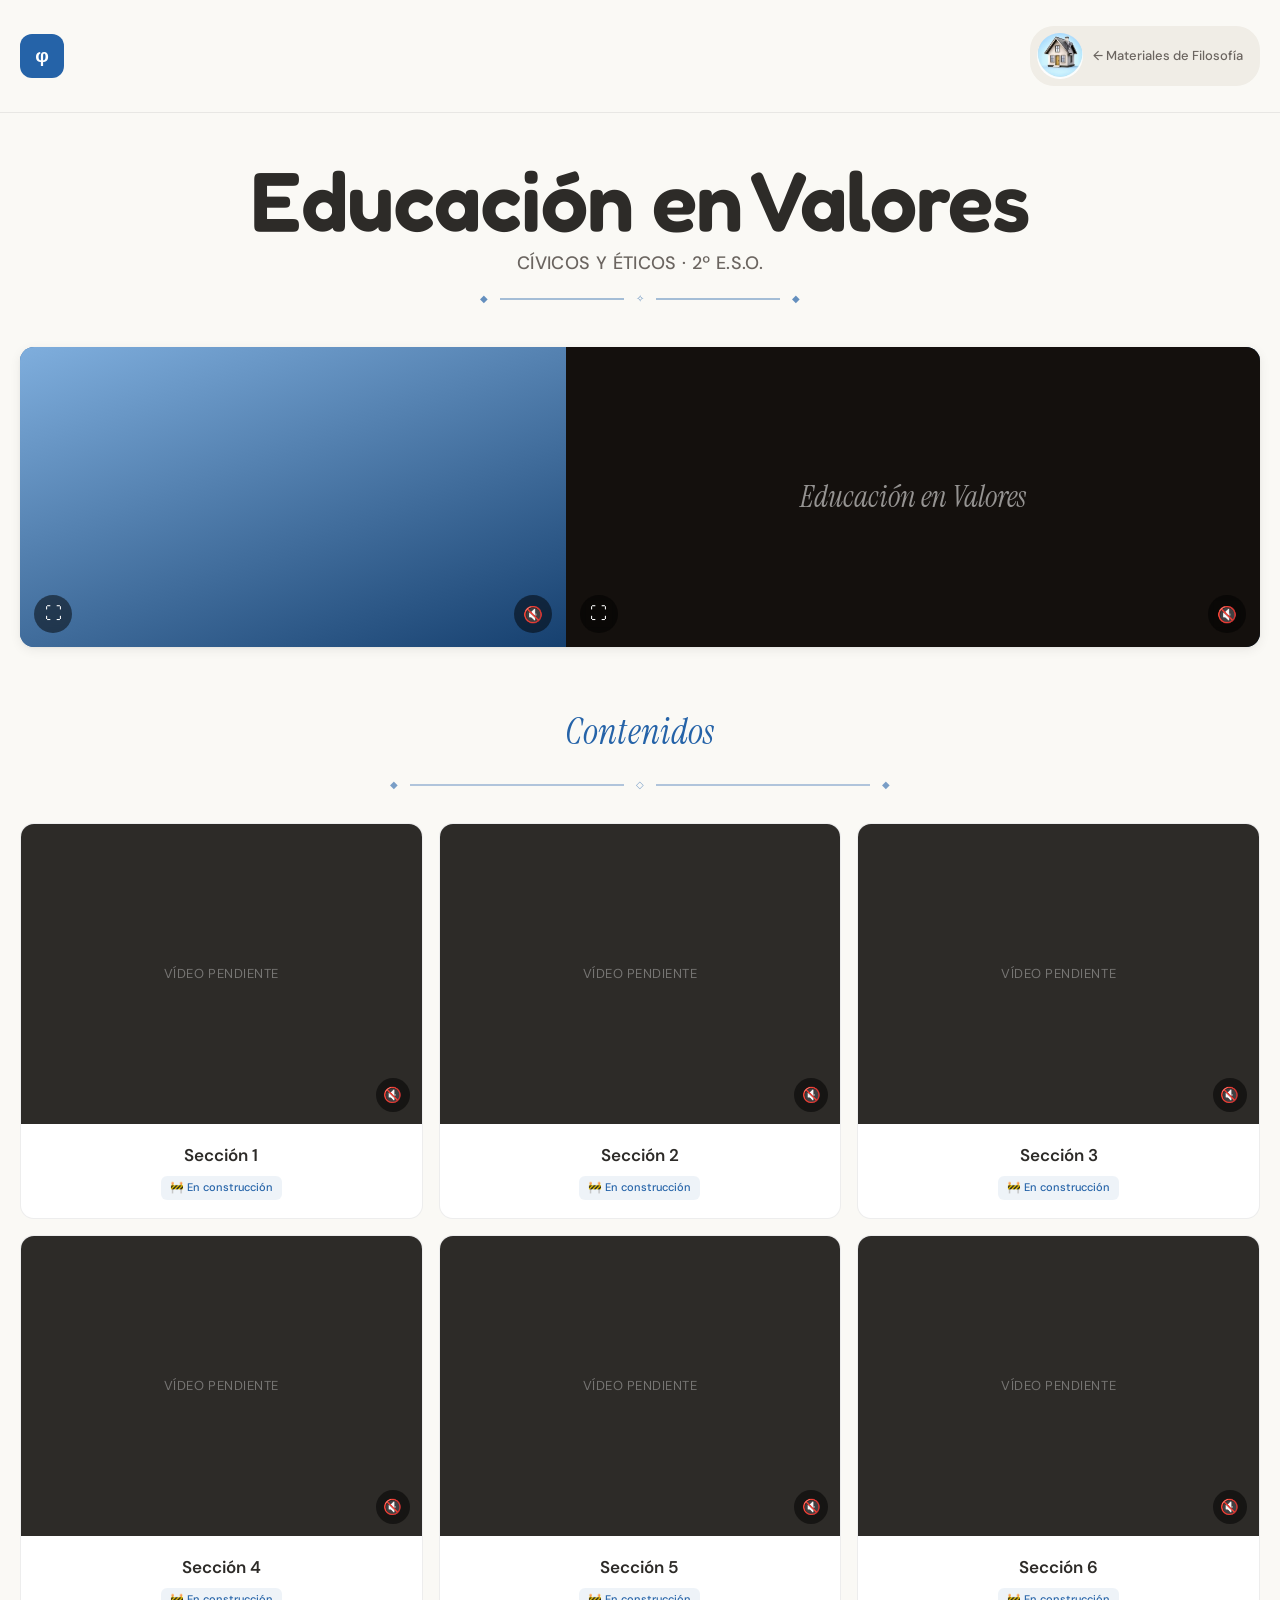
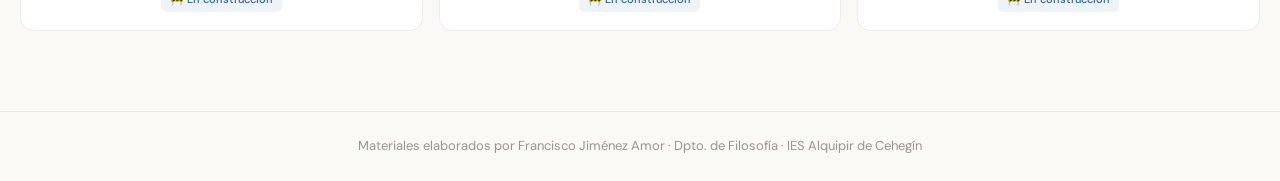
==== index.html @ 249ef705 "Rename valores-civicos-eticos.html to index.html" ====
<!DOCTYPE html>
<html lang="es">
<head>
<meta charset="UTF-8">
<meta name="viewport" content="width=device-width, initial-scale=1.0">
<title>Educación en Valores — Materiales de Filosofía</title>
<link rel="preconnect" href="https://fonts.googleapis.com">
<link href="https://fonts.googleapis.com/css2?family=DM+Sans:ital,wght@0,300;0,400;0,500;0,600;0,700;1,400&family=Instrument+Serif:ital@0;1&family=Fredoka:wght@500;600;700&display=swap" rel="stylesheet">
<style>
:root {
--bg-primary: #FAF9F5;
--bg-secondary: #F0EDE6;
--bg-card: #FFFFFF;
--text-primary: #2D2B28;
--text-secondary: #6B6560;
--text-tertiary: #9B9590;
--accent: #2563A8;
--accent-light: rgba(37, 99, 168, 0.08);
--border: rgba(0, 0, 0, 0.07);
--border-hover: rgba(0, 0, 0, 0.15);
--shadow-md: 0 3px 12px rgba(0,0,0,0.07), 0 1px 3px rgba(0,0,0,0.04);
--radius: 14px;
--radius-sm: 8px;
}
* { margin: 0; padding: 0; box-sizing: border-box; }
body {
font-family: 'DM Sans', -apple-system, BlinkMacSystemFont, sans-serif;
background-color: var(--bg-primary);
color: var(--text-primary);
line-height: 1.6; min-height: 100vh; font-size: 16px;
}

/* HEADER */
.header {
background: var(--bg-primary); border-bottom: 1px solid var(--border);
position: sticky; top: 0; z-index: 100;
backdrop-filter: blur(12px); -webkit-backdrop-filter: blur(12px);
}
.header-inner {
position: relative;
max-width: 1280px; margin: 0 auto; padding: 26px 20px;
display: flex; align-items: center; justify-content: space-between; gap: 16px;
}
.logo-area { display: flex; align-items: center; gap: 14px; z-index: 1; }
.logo-icon {
width: 44px; height: 44px; background: var(--accent);
border-radius: 12px; display: flex; align-items: center;
justify-content: center; color: white; font-weight: 700; font-size: 19px; flex-shrink: 0;
}
.back-btn {
display: inline-flex; align-items: center; gap: 10px;
font-size: 13px; font-weight: 500; color: var(--text-secondary);
background: var(--bg-secondary); padding: 6px 16px 6px 6px; border-radius: 24px;
text-decoration: none; transition: all 0.2s ease; border: 1px solid transparent;
flex-shrink: 0; z-index: 1;
}
.back-btn:hover { color: var(--accent); border-color: var(--border-hover); }
.back-btn-icon { width: 46px; height: 46px; border-radius: 50%; object-fit: cover; flex-shrink: 0; }

/* MAIN */
.main { max-width: 1280px; margin: 0 auto; padding: 42px 20px 80px; }
.intro { margin: 0 auto 40px; max-width: 1200px; text-align: center; }
.intro h1 {
font-family: 'Fredoka', 'DM Sans', sans-serif;
font-weight: 600; font-style: normal;
font-size: clamp(42px, 7.5vw, 84px); letter-spacing: -0.01em;
line-height: 1.08; margin-bottom: 18px;
color: var(--text-primary);
}
.intro h1 small { display: block; font-family: 'DM Sans', sans-serif; font-style: normal;
font-size: clamp(14px, 1.6vw, 18px); font-weight: 500; letter-spacing: 0.02em;
color: var(--text-secondary);
margin-top: 8px; text-transform: uppercase; }
.intro .title-rule { display: flex; align-items: center; gap: 12px; max-width: 320px; margin: 0 auto 20px; }
.intro .title-rule .tr-line { flex: 1; height: 1.5px; background: var(--accent); opacity: 0.4; }
.intro .title-rule .tr-gem { font-size: 10px; color: var(--accent); opacity: 0.7; }
.intro p { color: var(--text-secondary); font-size: 16px; line-height: 1.75; }

/* FEATURED CARD — banner alargado para los vídeos de presentación de la sección */
.featured-card {
position: relative; display: flex; align-items: stretch; height: 300px; overflow: hidden;
border-radius: var(--radius); text-decoration: none; color: #fff;
margin-bottom: 56px; box-shadow: var(--shadow-md);
background: linear-gradient(135deg, var(--accent) 0%, #14365c 100%);
}
.featured-photo-wrap {
position: relative; width: 44%; min-width: 320px; flex-shrink: 0;
background: linear-gradient(160deg, #7FAEDD 0%, #16406F 100%);
display: flex; align-items: center; justify-content: center; overflow: hidden;
}
.featured-photo {
width: 100%; height: 100%;
object-fit: cover; object-position: center;
}
.featured-mute-btn {
position: absolute; bottom: 14px; right: 14px; z-index: 3;
width: 38px; height: 38px; border-radius: 50%; border: none;
background: rgba(0,0,0,0.5); backdrop-filter: blur(3px); -webkit-backdrop-filter: blur(3px);
color: #fff; display: flex; align-items: center; justify-content: center;
font-size: 16px; cursor: pointer; transition: background 0.2s ease, transform 0.2s ease;
}
.featured-mute-btn:hover { background: rgba(0,0,0,0.7); transform: scale(1.08); }
.featured-fullscreen-btn {
position: absolute; bottom: 14px; left: 14px; z-index: 3;
width: 38px; height: 38px; border-radius: 50%; border: none;
background: rgba(0,0,0,0.5); backdrop-filter: blur(3px); -webkit-backdrop-filter: blur(3px);
color: #fff; display: flex; align-items: center; justify-content: center;
font-size: 17px; cursor: pointer; transition: background 0.2s ease, transform 0.2s ease;
}
.featured-fullscreen-btn:hover { background: rgba(0,0,0,0.7); transform: scale(1.08); }
.featured-content { position: relative; flex: 1; overflow: hidden; background: #14100d; }
.featured-content-video { position: absolute; inset: 0; width: 100%; height: 100%; object-fit: contain; object-position: center; z-index: 0; }
.featured-placeholder-label {
position: absolute; inset: 0; display: flex; align-items: center; justify-content: center;
font-family: 'Instrument Serif', Georgia, serif; font-style: italic; font-size: clamp(20px, 2.6vw, 30px);
color: rgba(255,255,255,0.55); text-align: center; padding: 20px; pointer-events: none;
}

/* SECTION HEADER */
.section-header { text-align: center; margin-bottom: 30px; }
.section-title {
font-family: 'Instrument Serif', Georgia, serif; font-style: italic;
font-size: clamp(22px, 3.4vw, 36px); font-weight: 400; letter-spacing: 0.01em;
color: var(--accent); margin-bottom: 16px; display: block;
}
.sh-rule-row { display: flex; align-items: center; gap: 12px; max-width: 500px; margin: 0 auto; }
.sh-rule { flex: 1; height: 1.5px; background: var(--accent); opacity: 0.35; }
.sh-gem { font-size: 10px; color: var(--accent); opacity: 0.6; flex-shrink: 0; }

/* GRID — 3 por línea */
.cards-grid { display: grid; grid-template-columns: repeat(3, 1fr); gap: 16px; }

/* CARD */
.card {
background: var(--bg-card); border: 1px solid var(--border);
border-radius: var(--radius); text-decoration: none; color: inherit;
transition: all 0.22s ease; display: flex; flex-direction: column;
overflow: hidden; position: relative;
}

.card-img {
width: 100%; aspect-ratio: 4 / 3; overflow: hidden; flex-shrink: 0;
background: var(--text-primary); display: flex; align-items: center; justify-content: center;
position: relative;
}
.card-video {
position: absolute; inset: 0; width: 100%; height: 100%;
object-fit: contain; object-position: center; z-index: 1;
}
.card-img-placeholder {
position: relative; z-index: 0; color: rgba(255,255,255,0.35);
font-size: 13px; letter-spacing: 0.04em; text-transform: uppercase; text-align: center; padding: 0 12px;
}
.video-mute-btn {
position: absolute; bottom: 12px; right: 12px; z-index: 3;
width: 34px; height: 34px; border-radius: 50%; border: none;
background: rgba(0,0,0,0.5); backdrop-filter: blur(3px); -webkit-backdrop-filter: blur(3px);
color: #fff; display: flex; align-items: center; justify-content: center;
font-size: 15px; cursor: pointer; transition: background 0.2s ease, transform 0.2s ease;
}
.video-mute-btn:hover { background: rgba(0,0,0,0.7); transform: scale(1.08); }

/* Body */
.card-body { padding: 20px 22px 18px; display: flex; flex-direction: column; gap: 7px; flex: 1; align-items: center; text-align: center; }
.card-title { font-size: 17px; font-weight: 600; color: var(--text-primary); line-height: 1.35; }
.card-tag {
display: inline-flex; align-items: center; gap: 4px; font-size: 11px; font-weight: 500;
color: var(--accent); background: var(--accent-light); padding: 3px 9px;
border-radius: 6px; width: fit-content; margin-top: 2px;
}

/* FOOTER */
.footer { max-width: 1280px; margin: 0 auto; padding: 24px 20px; border-top: 1px solid var(--border); text-align: center; }
.footer p { font-size: 13px; color: var(--text-tertiary); }

/* RESPONSIVE */
@media (max-width: 980px) { .cards-grid { grid-template-columns: repeat(2, 1fr); } }
@media (max-width: 760px) {
.featured-card { flex-direction: column; height: auto; }
.featured-photo-wrap { width: 100%; min-width: 0; height: 200px; }
.featured-content { height: 200px; }
}
@media (max-width: 640px) {
.cards-grid { grid-template-columns: 1fr; }
.main { padding: 28px 14px 60px; }
}
@media (max-width: 900px) {
.header-inner { flex-direction: column; gap: 10px; padding: 18px 20px; }
.logo-text { position: static; transform: none; font-size: 18px; order: 3; }
.back-btn { order: 2; }
}
</style>
</head>
<body>

<header class="header">
<div class="header-inner">
<div class="logo-area">
<div class="logo-icon">φ</div>
</div>
<a class="back-btn" href="https://pacofilo.github.io/filoalquipir-indice/"><img class="back-btn-icon" src="[data-uri]" alt="Casa">← Materiales de Filosofía</a>
</div>
</header>

<main class="main">
<div class="intro">
<h1>Educación en Valores <small>Cívicos y Éticos · 2º E.S.O.</small></h1>
<div class="title-rule"><span class="tr-gem">◆</span><span class="tr-line"></span><span class="tr-gem">✧</span><span class="tr-line"></span><span class="tr-gem">◆</span></div>
</div>

<!-- ===== BANNER SUPERIOR CON VÍDEOS (pendiente de recibir los vídeos definitivos) ===== -->
<div class="featured-card">
<div class="featured-photo-wrap">
<video class="featured-photo" autoplay muted loop playsinline preload="metadata" aria-label="Educación en Valores">
<source src="videos/valores-civicos-eticos-featured-1.mp4" type="video/mp4">
</video>
<button type="button" class="featured-mute-btn" aria-label="Activar sonido" onclick="event.preventDefault(); event.stopPropagation(); toggleSound(this);">🔇</button>
<button type="button" class="featured-fullscreen-btn" aria-label="Ver a pantalla completa" onclick="event.preventDefault(); event.stopPropagation(); toggleFullscreen(this);">⛶</button>
</div>
<div class="featured-content">
<video class="featured-content-video" autoplay muted loop playsinline preload="metadata" aria-label="Educación en Valores">
<source src="videos/valores-civicos-eticos-featured-2.mp4" type="video/mp4">
</video>
<span class="featured-placeholder-label">Educación en Valores</span>
<button type="button" class="featured-mute-btn" aria-label="Activar sonido" onclick="event.preventDefault(); event.stopPropagation(); toggleSound(this);">🔇</button>
<button type="button" class="featured-fullscreen-btn" aria-label="Ver a pantalla completa" onclick="event.preventDefault(); event.stopPropagation(); toggleFullscreen(this);">⛶</button>
</div>
</div>

<!-- ===== 6 SECCIONES (pendientes de contenido) ===== -->
<div class="section-header">
<span class="section-title">Contenidos</span>
<div class="sh-rule-row">
<span class="sh-gem">◆</span><span class="sh-rule"></span>
<span class="sh-gem">◇</span><span class="sh-rule"></span>
<span class="sh-gem">◆</span>
</div>
</div>

<div class="cards-grid">

<div class="card">
<div class="card-img">
<video class="card-video" autoplay muted loop playsinline preload="metadata" aria-label="Sección 1">
<source src="videos/valores-civicos-eticos-tema-1.mp4" type="video/mp4">
</video>
<span class="card-img-placeholder">Vídeo pendiente</span>
<button type="button" class="video-mute-btn" aria-label="Activar sonido" onclick="event.preventDefault(); event.stopPropagation(); toggleSound(this);">🔇</button>
</div>
<div class="card-body">
<span class="card-title">Sección 1</span>
<span class="card-tag">🚧 En construcción</span>
</div>
</div>


<div class="card">
<div class="card-img">
<video class="card-video" autoplay muted loop playsinline preload="metadata" aria-label="Sección 2">
<source src="videos/valores-civicos-eticos-tema-2.mp4" type="video/mp4">
</video>
<span class="card-img-placeholder">Vídeo pendiente</span>
<button type="button" class="video-mute-btn" aria-label="Activar sonido" onclick="event.preventDefault(); event.stopPropagation(); toggleSound(this);">🔇</button>
</div>
<div class="card-body">
<span class="card-title">Sección 2</span>
<span class="card-tag">🚧 En construcción</span>
</div>
</div>


<div class="card">
<div class="card-img">
<video class="card-video" autoplay muted loop playsinline preload="metadata" aria-label="Sección 3">
<source src="videos/valores-civicos-eticos-tema-3.mp4" type="video/mp4">
</video>
<span class="card-img-placeholder">Vídeo pendiente</span>
<button type="button" class="video-mute-btn" aria-label="Activar sonido" onclick="event.preventDefault(); event.stopPropagation(); toggleSound(this);">🔇</button>
</div>
<div class="card-body">
<span class="card-title">Sección 3</span>
<span class="card-tag">🚧 En construcción</span>
</div>
</div>


<div class="card">
<div class="card-img">
<video class="card-video" autoplay muted loop playsinline preload="metadata" aria-label="Sección 4">
<source src="videos/valores-civicos-eticos-tema-4.mp4" type="video/mp4">
</video>
<span class="card-img-placeholder">Vídeo pendiente</span>
<button type="button" class="video-mute-btn" aria-label="Activar sonido" onclick="event.preventDefault(); event.stopPropagation(); toggleSound(this);">🔇</button>
</div>
<div class="card-body">
<span class="card-title">Sección 4</span>
<span class="card-tag">🚧 En construcción</span>
</div>
</div>


<div class="card">
<div class="card-img">
<video class="card-video" autoplay muted loop playsinline preload="metadata" aria-label="Sección 5">
<source src="videos/valores-civicos-eticos-tema-5.mp4" type="video/mp4">
</video>
<span class="card-img-placeholder">Vídeo pendiente</span>
<button type="button" class="video-mute-btn" aria-label="Activar sonido" onclick="event.preventDefault(); event.stopPropagation(); toggleSound(this);">🔇</button>
</div>
<div class="card-body">
<span class="card-title">Sección 5</span>
<span class="card-tag">🚧 En construcción</span>
</div>
</div>


<div class="card">
<div class="card-img">
<video class="card-video" autoplay muted loop playsinline preload="metadata" aria-label="Sección 6">
<source src="videos/valores-civicos-eticos-tema-6.mp4" type="video/mp4">
</video>
<span class="card-img-placeholder">Vídeo pendiente</span>
<button type="button" class="video-mute-btn" aria-label="Activar sonido" onclick="event.preventDefault(); event.stopPropagation(); toggleSound(this);">🔇</button>
</div>
<div class="card-body">
<span class="card-title">Sección 6</span>
<span class="card-tag">🚧 En construcción</span>
</div>
</div>

</div>

</main>

<footer class="footer">
<p>Materiales elaborados por Francisco Jiménez Amor · Dpto. de Filosofía · IES Alquipir de Cehegín</p>
</footer>

<script>
function setButtonMutedUI(btn, muted) {
if (!btn) return;
btn.textContent = muted ? '🔇' : '🔊';
btn.setAttribute('aria-label', muted ? 'Activar sonido' : 'Silenciar sonido');
}

function toggleSound(btn) {
const video = btn.parentElement.querySelector('video') || btn.previousElementSibling;
if (!video || video.tagName !== 'VIDEO') return;
const willUnmute = video.muted;
if (willUnmute) {
document.querySelectorAll('.featured-mute-btn, .video-mute-btn').forEach((otherBtn) => {
if (otherBtn === btn) return;
const otherVideo = otherBtn.parentElement.querySelector('video');
if (otherVideo && !otherVideo.muted) {
otherVideo.muted = true;
setButtonMutedUI(otherBtn, true);
}
});
}
video.muted = !video.muted;
setButtonMutedUI(btn, video.muted);
}

function toggleFullscreen(btn) {
const video = btn.parentElement.querySelector('video');
if (!video) return;
if (document.fullscreenElement) {
document.exitFullscreen();
return;
}
if (video.requestFullscreen) video.requestFullscreen();
else if (video.webkitRequestFullscreen) video.webkitRequestFullscreen();
else if (video.webkitEnterFullscreen) video.webkitEnterFullscreen();
}
</script>

</body>
</html>
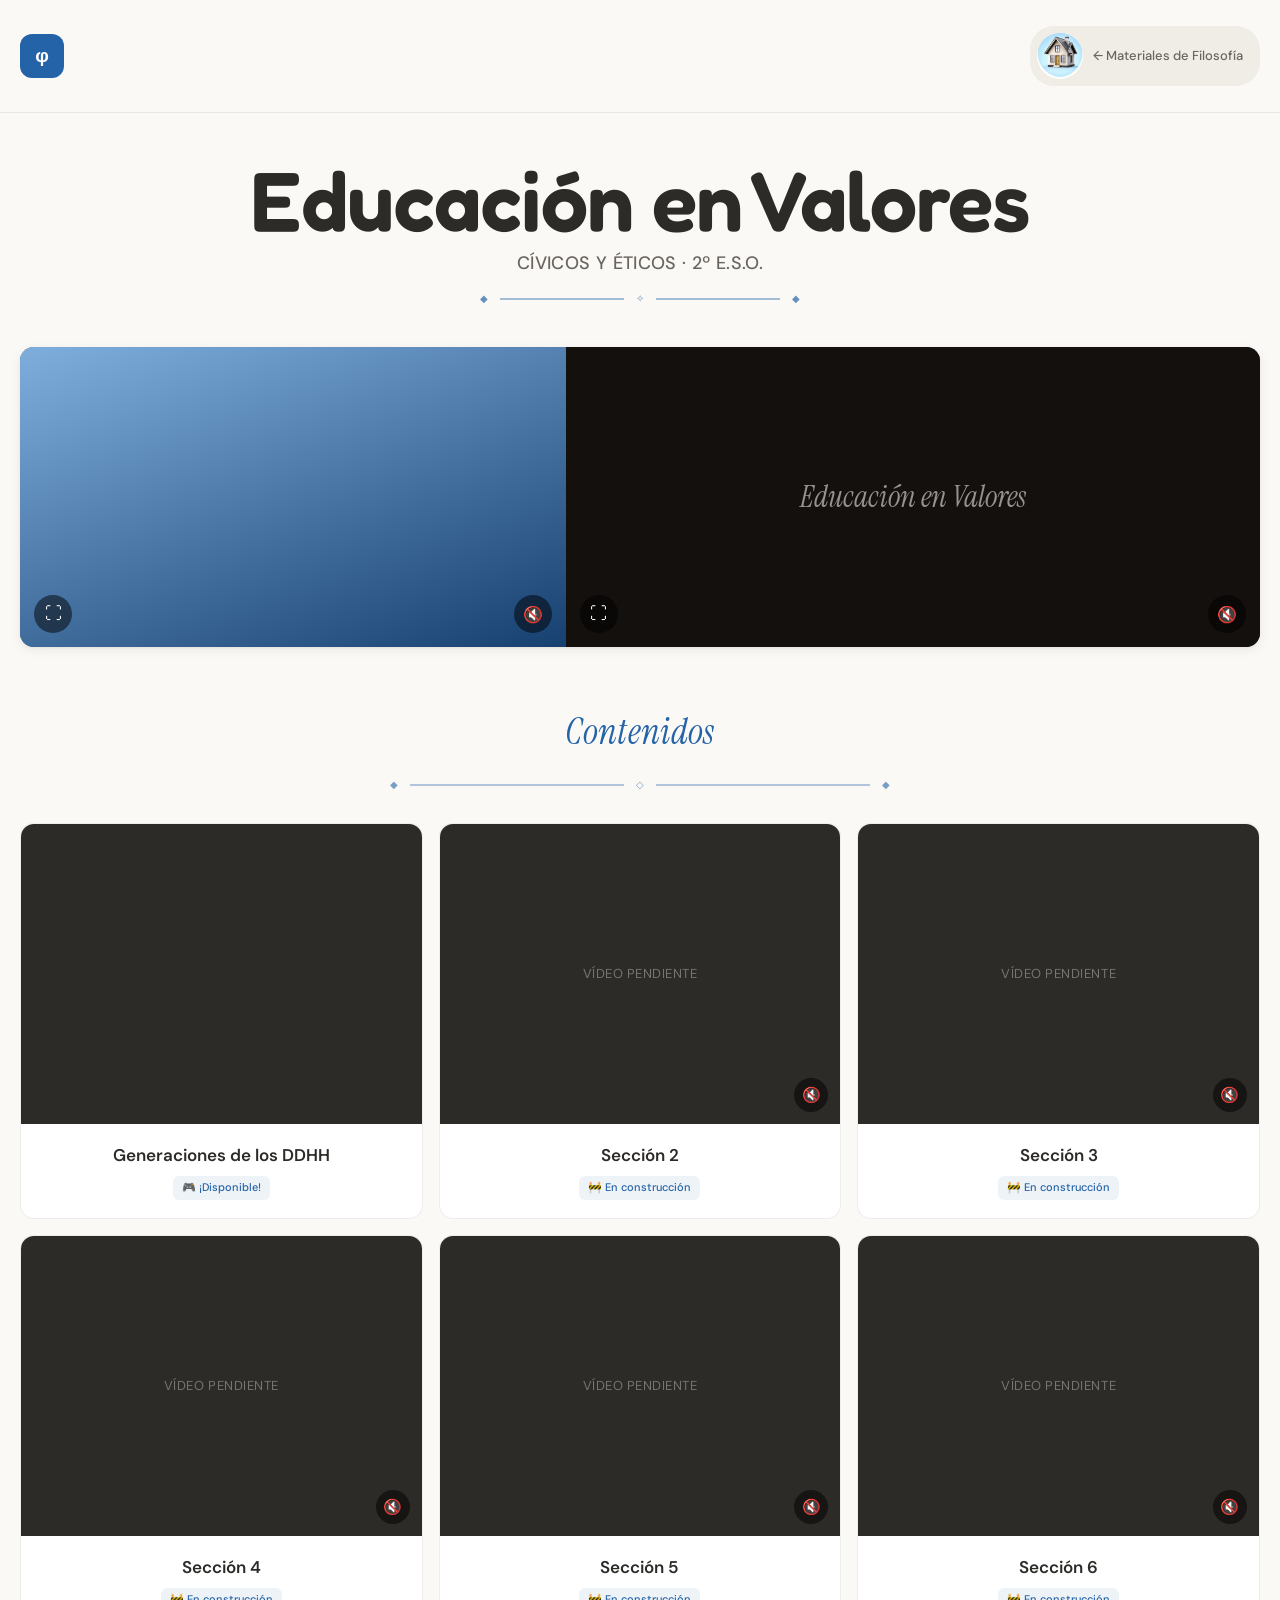
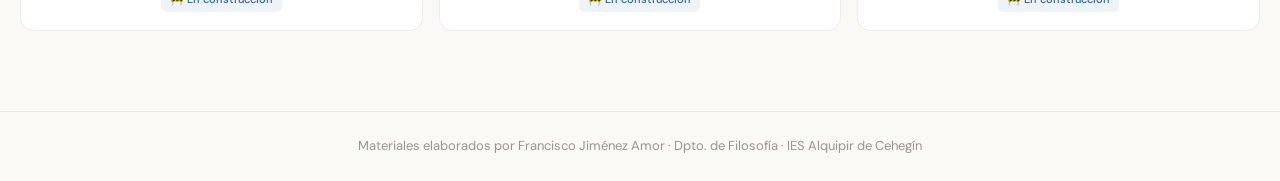
==== commit 7f1fbdc7: "Add files via upload" ====
--- a/index.html
+++ b/index.html
@@ -239,19 +239,14 @@
 
 <div class="cards-grid">
 
-<div class="card">
-<div class="card-img">
-<video class="card-video" autoplay muted loop playsinline preload="metadata" aria-label="Sección 1">
-<source src="videos/valores-civicos-eticos-tema-1.mp4" type="video/mp4">
-</video>
-<span class="card-img-placeholder">Vídeo pendiente</span>
-<button type="button" class="video-mute-btn" aria-label="Activar sonido" onclick="event.preventDefault(); event.stopPropagation(); toggleSound(this);">🔇</button>
-</div>
-<div class="card-body">
-<span class="card-title">Sección 1</span>
-<span class="card-tag">🚧 En construcción</span>
-</div>
-</div>
+<a class="card" href="https://pacofilo.github.io/Generaciones-de-los-DDHH/" target="_blank">
+<div class="card-img">
+</div>
+<div class="card-body">
+<span class="card-title">Generaciones de los DDHH</span>
+<span class="card-tag">🎮 ¡Disponible!</span>
+</div>
+</a>
 
 
 <div class="card">
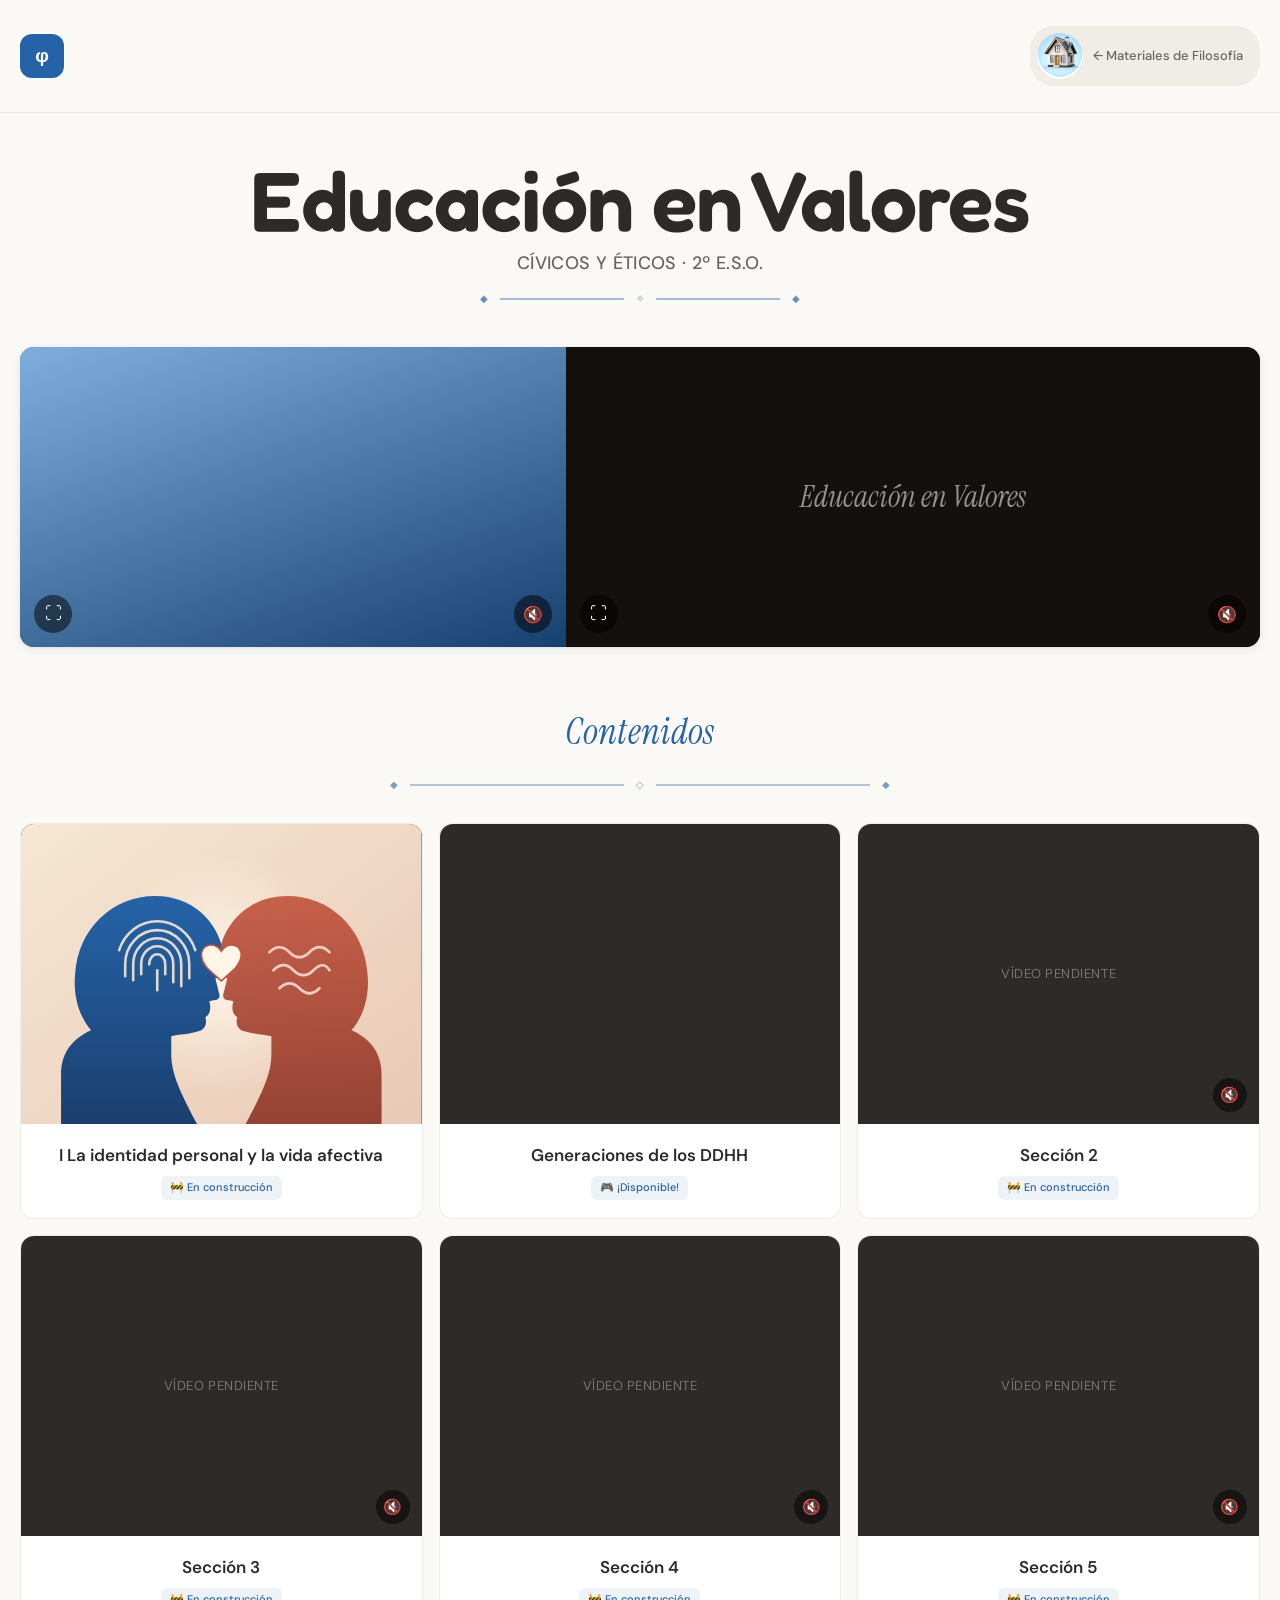
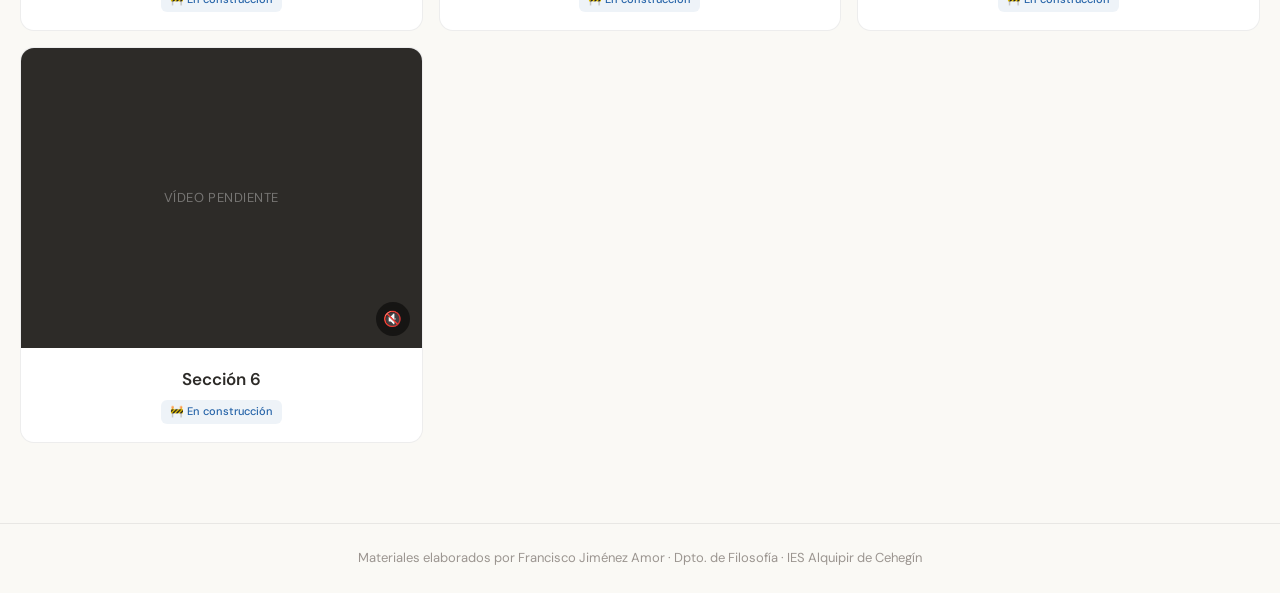
==== commit f9c45889: "Añade sección I La identidad personal y la vida afectiva" ====
--- a/index.html
+++ b/index.html
@@ -239,6 +239,46 @@
 
 <div class="cards-grid">
 
+<div class="card">
+<div class="card-img">
+<svg class="card-video" viewBox="0 0 400 300" xmlns="http://www.w3.org/2000/svg" role="img" aria-label="Ilustración: dos perfiles enfrentados con una huella dactilar y un corazón, símbolo de la identidad personal y la vida afectiva" preserveAspectRatio="xMidYMid slice">
+<defs>
+<linearGradient id="idBg" x1="0" y1="0" x2="1" y2="1"><stop offset="0" stop-color="#F6E7D3"/><stop offset="1" stop-color="#E9C9B5"/></linearGradient>
+<linearGradient id="idHeadA" x1="0" y1="0" x2="0" y2="1"><stop offset="0" stop-color="#2563A8"/><stop offset="1" stop-color="#1A3F6E"/></linearGradient>
+<linearGradient id="idHeadB" x1="0" y1="0" x2="0" y2="1"><stop offset="0" stop-color="#C2553F"/><stop offset="1" stop-color="#8E3628"/></linearGradient>
+<radialGradient id="idGlow" cx="0.5" cy="0.5" r="0.5"><stop offset="0" stop-color="#FFF6E8" stop-opacity="0.95"/><stop offset="1" stop-color="#FFF6E8" stop-opacity="0"/></radialGradient>
+</defs>
+<rect width="400" height="300" fill="url(#idBg)"/>
+<circle cx="200" cy="150" r="120" fill="url(#idGlow)"/>
+<!-- Perfil izquierdo (yo) -->
+<path d="M40 300 L40 250 C40 228 52 214 70 206 C58 192 52 172 54 150 C57 104 92 72 134 72 C170 72 196 96 202 128 L206 146 C207 150 205 152 201 153 L194 154 L198 170 C199 174 196 176 192 176 L188 177 C190 184 189 190 184 193 C186 199 184 205 177 207 C168 210 158 210 150 212 L150 230 C150 250 160 270 176 300 Z" fill="url(#idHeadA)"/>
+<!-- Huella dactilar dentro de la cabeza: identidad -->
+<g fill="none" stroke="#F6E7D3" stroke-width="2.6" stroke-linecap="round" opacity="0.9">
+<path d="M128 140 a8 10 0 0 1 16 0 v10"/>
+<path d="M120 150 v-10 a16 18 0 0 1 32 0 v18"/>
+<path d="M112 156 v-16 a24 26 0 0 1 48 0 v22"/>
+<path d="M104 152 v-12 a32 34 0 0 1 64 0 v14"/>
+<path d="M98 126 a40 42 0 0 1 76 0"/>
+<path d="M136 146 v20"/>
+</g>
+<!-- Perfil derecho (el otro) -->
+<path d="M360 300 L360 250 C360 228 348 214 330 206 C342 192 348 172 346 150 C343 104 308 72 266 72 C230 72 204 96 198 128 L194 146 C193 150 195 152 199 153 L206 154 L202 170 C201 174 204 176 208 176 L212 177 C210 184 211 190 216 193 C214 199 216 205 223 207 C232 210 242 210 250 212 L250 230 C250 250 240 270 224 300 Z" fill="url(#idHeadB)" opacity="0.92"/>
+<!-- Corazón en el espacio entre ambos: vida afectiva -->
+<path d="M200 118 C190 100 162 104 164 128 C166 146 186 158 200 172 C214 158 234 146 236 128 C238 104 210 100 200 118 Z" fill="#FFF6E8" stroke="#C2553F" stroke-width="3" transform="translate(200 138) scale(0.55) translate(-200 -138)"/>
+<!-- Ondas emocionales en la cabeza derecha -->
+<g fill="none" stroke="#FBE3D6" stroke-width="2.6" stroke-linecap="round" opacity="0.85">
+<path d="M248 128 q10 -10 20 0 t20 0 t20 0"/>
+<path d="M252 146 q10 -10 20 0 t20 0 t16 0"/>
+<path d="M258 164 q10 -10 20 0 t20 0"/>
+</g>
+</svg>
+</div>
+<div class="card-body">
+<span class="card-title">I La identidad personal y la vida afectiva</span>
+<span class="card-tag">🚧 En construcción</span>
+</div>
+</div>
+
 <a class="card" href="https://pacofilo.github.io/Generaciones-de-los-DDHH/" target="_blank">
 <div class="card-img">
 </div>
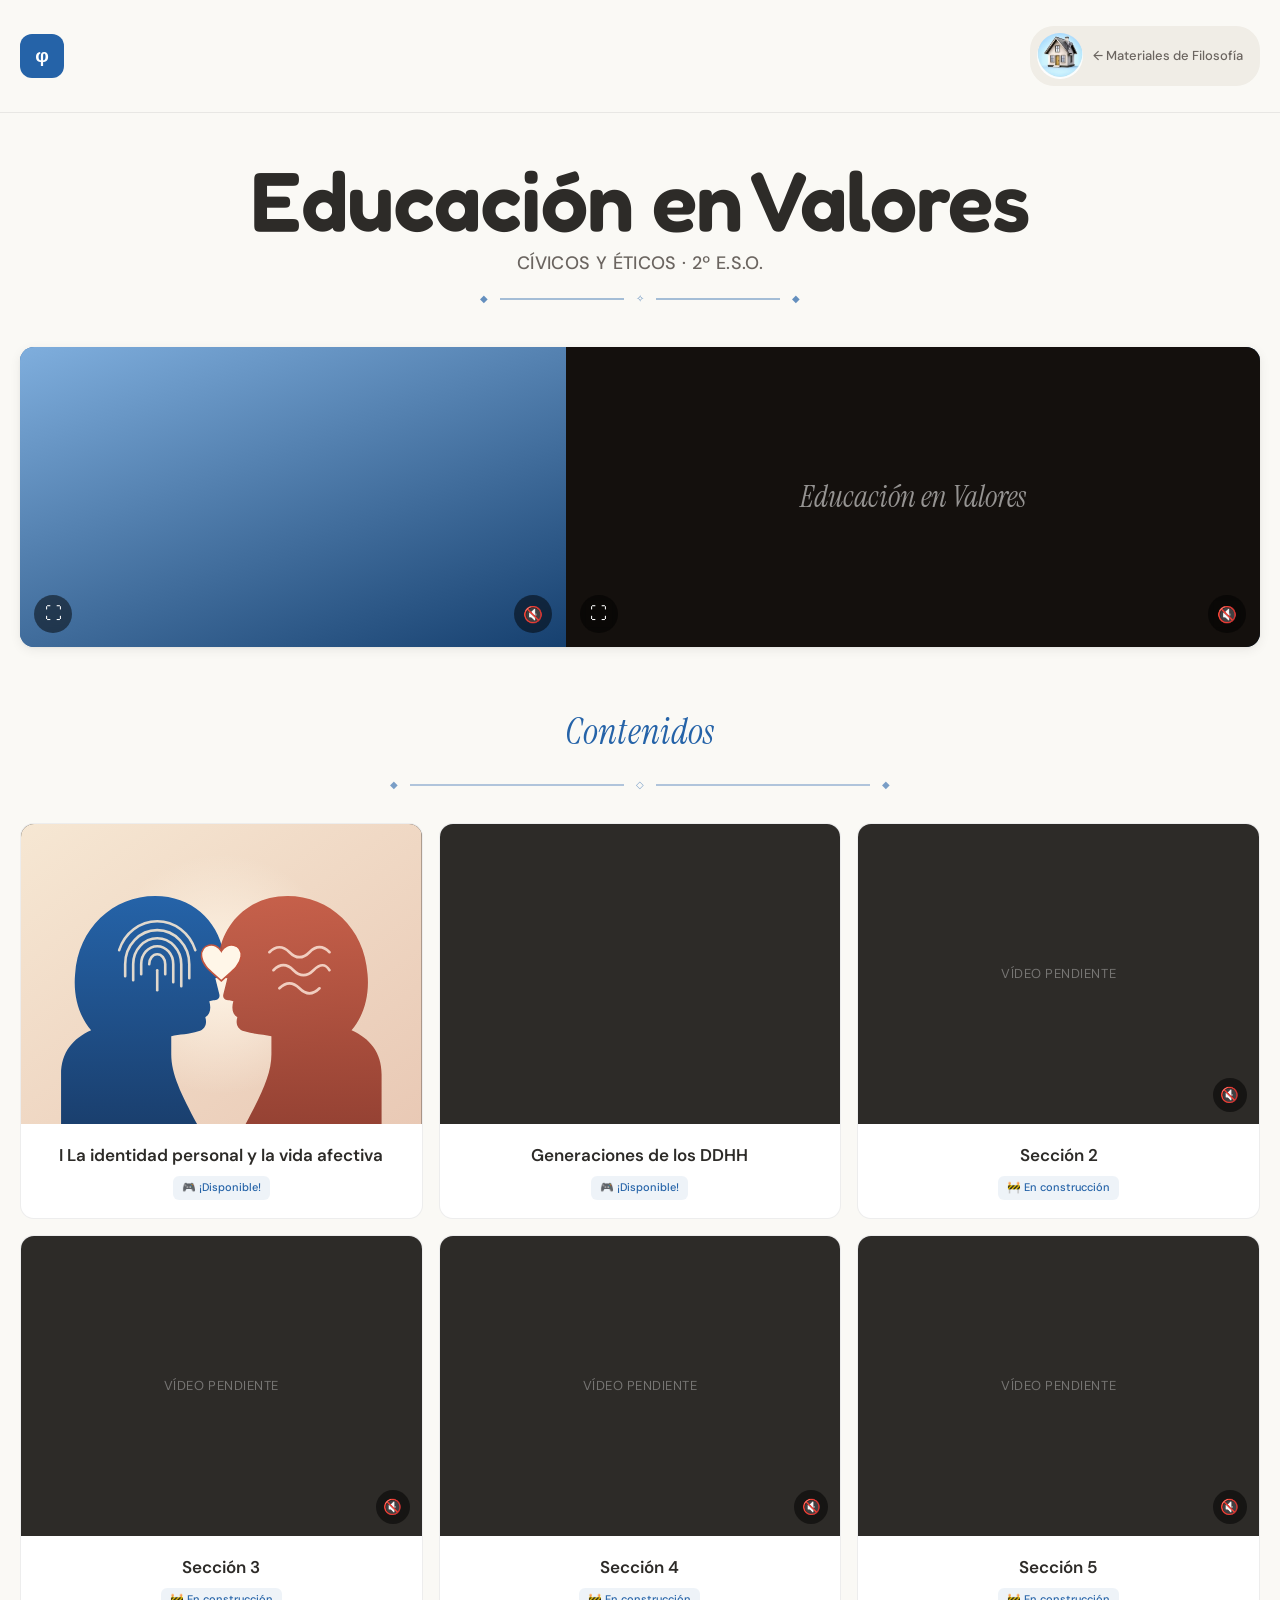
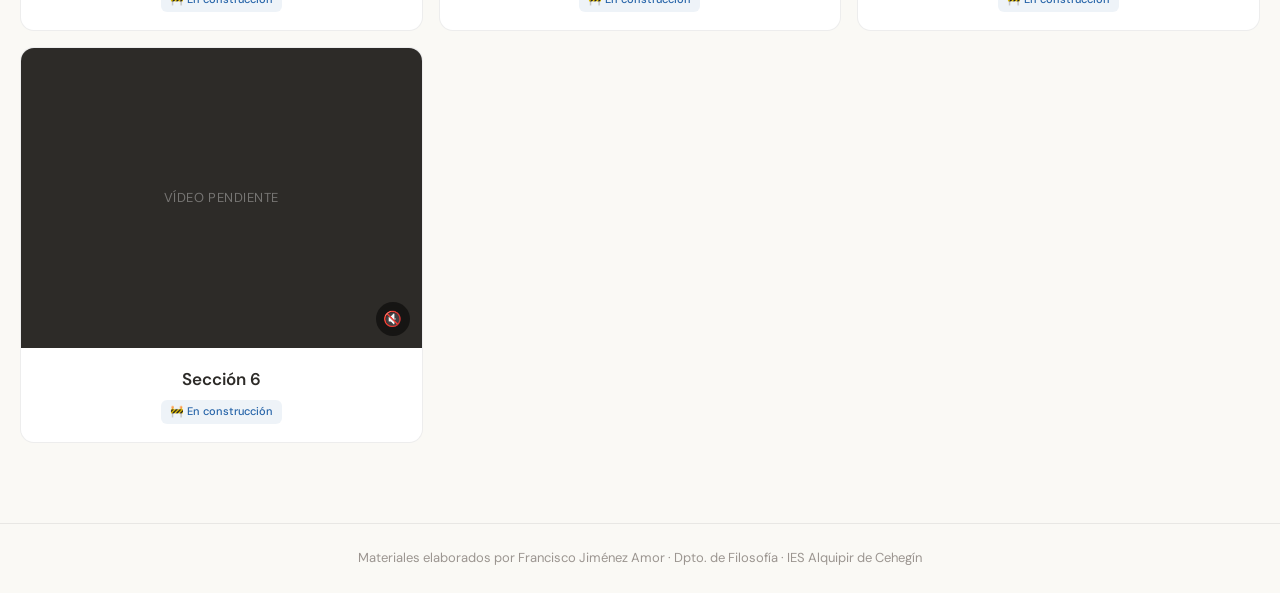
==== commit b979099f: "Portada: enlazar la sección I (La identidad personal y la vida afectiva) Tarjeta I enlazada a unidad" ====
--- a/index.html
+++ b/index.html
@@ -239,7 +239,7 @@
 
 <div class="cards-grid">
 
-<div class="card">
+<a class="card" href="https://pacofilo.github.io/Valores-Civicos-Eticos/unidad-1/" target="_blank">
 <div class="card-img">
 <svg class="card-video" viewBox="0 0 400 300" xmlns="http://www.w3.org/2000/svg" role="img" aria-label="Ilustración: dos perfiles enfrentados con una huella dactilar y un corazón, símbolo de la identidad personal y la vida afectiva" preserveAspectRatio="xMidYMid slice">
 <defs>
@@ -275,9 +275,9 @@
 </div>
 <div class="card-body">
 <span class="card-title">I La identidad personal y la vida afectiva</span>
-<span class="card-tag">🚧 En construcción</span>
-</div>
-</div>
+<span class="card-tag">🎮 ¡Disponible!</span>
+</div>
+</a>
 
 <a class="card" href="https://pacofilo.github.io/Generaciones-de-los-DDHH/" target="_blank">
 <div class="card-img">
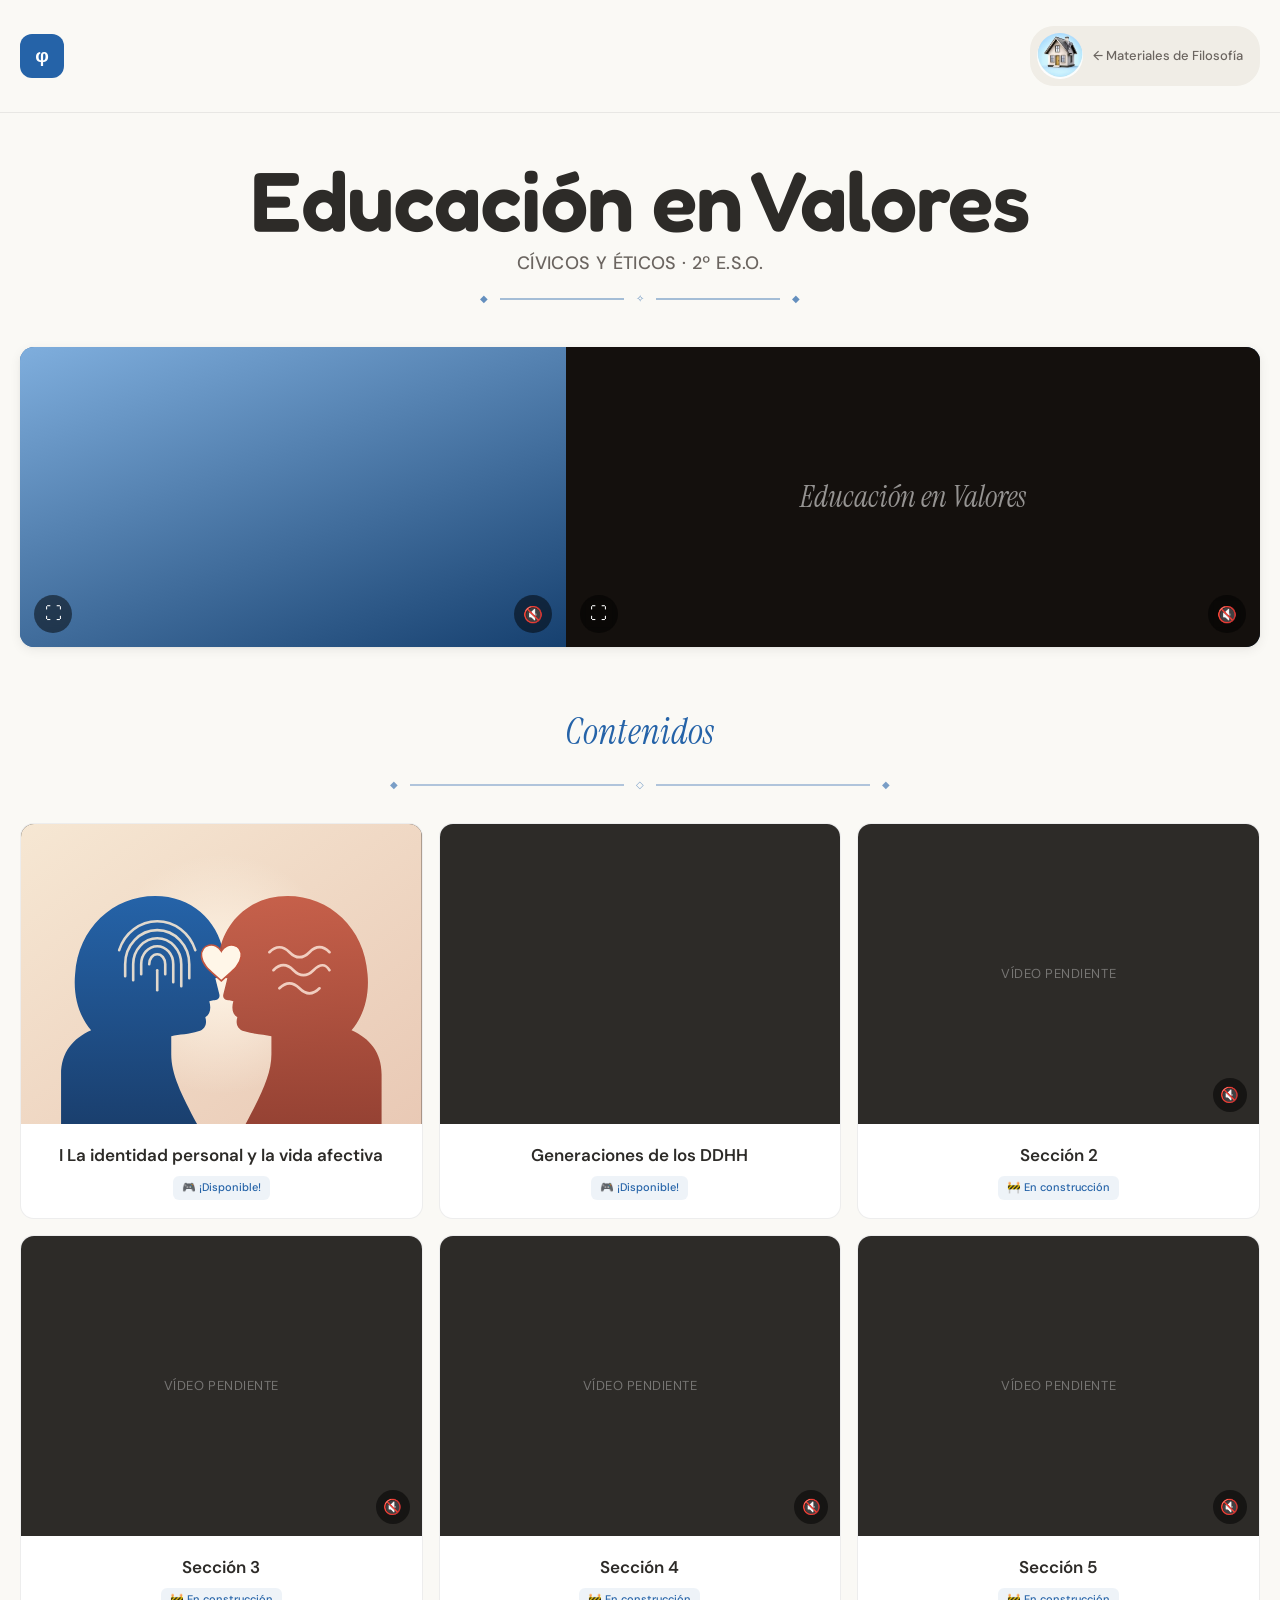
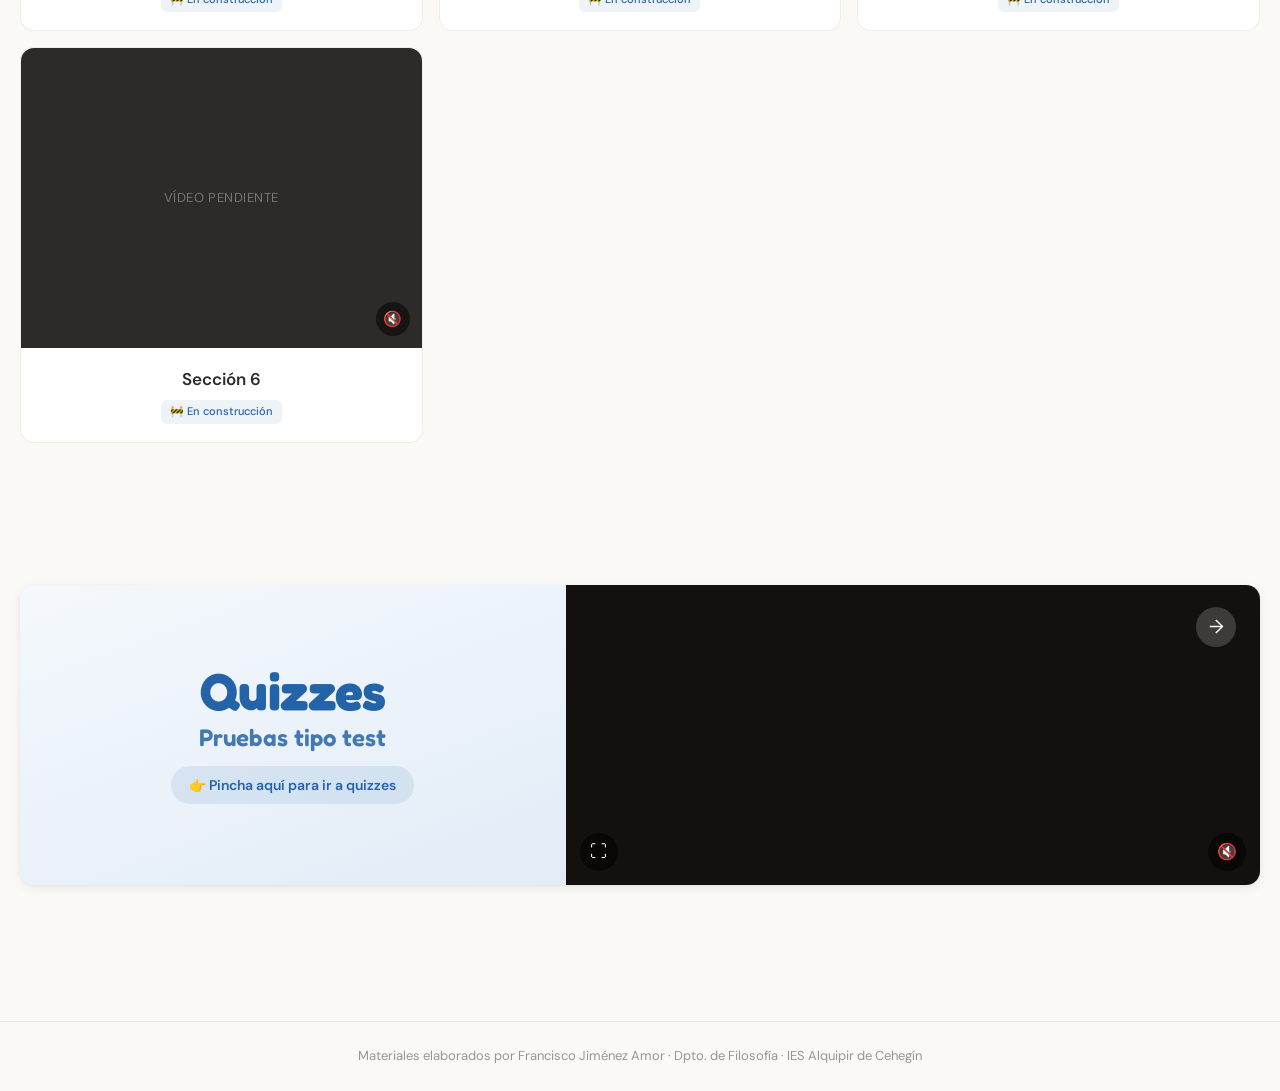
==== commit df7695d5: "Añade apartado Quizzes al final" ====
--- a/index.html
+++ b/index.html
@@ -189,6 +189,40 @@
 .logo-text { position: static; transform: none; font-size: 18px; order: 3; }
 .back-btn { order: 2; }
 }
+/* ===== APARTADO QUIZZES (copiado de Historia de la Filosofía) ===== */
+a.featured-card { transition: transform 0.25s ease, box-shadow 0.25s ease; }
+a.featured-card:hover { transform: translateY(-3px); box-shadow: 0 12px 32px rgba(0,0,0,0.22); }
+.featured-arrow {
+position: absolute; top: 22px; right: 24px; width: 40px; height: 40px; border-radius: 50%;
+background: rgba(255,255,255,0.18); backdrop-filter: blur(4px); -webkit-backdrop-filter: blur(4px);
+display: flex; align-items: center; justify-content: center; font-size: 19px; z-index: 2; color: #fff;
+}
+.section-divider-img {
+width: 100vw; margin: 56px calc(-50vw + 50%) 40px; height: 46px;
+background-image: url('https://pacofilo.github.io/Historia-de-la-filosofia-indice/images/section-divider-strip.jpg');
+background-size: 100% 100%; background-repeat: no-repeat; background-position: center; display: block;
+}
+.featured-card--disertaciones { background: linear-gradient(135deg, #E7EFF9 0%, #CFE0F2 100%); }
+.featured-photo-wrap--text {
+background: linear-gradient(160deg, #F4F8FC 0%, #E2ECF7 100%);
+flex-direction: column; align-items: center; justify-content: center;
+text-align: center; padding: 24px 20px; gap: 14px;
+}
+.featured-title-text {
+font-family: 'Fredoka', 'DM Sans', sans-serif; font-weight: 700; font-style: normal;
+font-size: clamp(34px, 4.2vw, 52px); letter-spacing: -0.01em; line-height: 1; color: #2563A8;
+}
+.featured-subtitle-text {
+font-family: 'Fredoka', 'DM Sans', sans-serif; font-weight: 600;
+font-size: clamp(18px, 2vw, 24px); line-height: 1.1; color: #2563A8; opacity: 0.85; margin-top: -6px;
+}
+.featured-cta {
+font-family: 'DM Sans', sans-serif; font-size: 14px; font-weight: 600;
+color: #2563A8; background: rgba(37, 99, 168, 0.1);
+padding: 8px 18px; border-radius: 20px; display: inline-flex; align-items: center; gap: 6px;
+}
+@media (max-width: 760px) { .featured-arrow { top: 16px; right: 16px; } }
+@media (max-width: 640px) { .section-divider-img { height: 30px; margin: 40px calc(-50vw + 50%) 28px; } }
 </style>
 </head>
 <body>
@@ -365,6 +399,25 @@
 
 </div>
 
+<!-- ===== APARTADO QUIZZES · PRUEBAS TIPO TEST ===== -->
+<div class="section-divider-img" role="presentation" aria-hidden="true"></div>
+
+<a class="featured-card featured-card--disertaciones" href="https://pacofilo.github.io/Historia-de-la-filosofia-indice/quizzes/" target="_blank">
+<div class="featured-photo-wrap featured-photo-wrap--text">
+<span class="featured-title-text">Quizzes</span>
+<span class="featured-subtitle-text">Pruebas tipo test</span>
+<span class="featured-cta">👉 Pincha aquí para ir a quizzes</span>
+</div>
+<div class="featured-content">
+<video class="featured-content-video" autoplay muted loop playsinline preload="metadata" aria-label="Quizzes">
+<source src="https://pacofilo.github.io/Historia-de-la-filosofia-indice/videos/quizzes-featured.mp4" type="video/mp4">
+</video>
+<button type="button" class="featured-mute-btn" aria-label="Activar sonido" onclick="event.preventDefault(); event.stopPropagation(); toggleSound(this);">🔇</button>
+<button type="button" class="featured-fullscreen-btn" aria-label="Ver a pantalla completa" onclick="event.preventDefault(); event.stopPropagation(); toggleFullscreen(this);">⛶</button>
+</div>
+<div class="featured-arrow">→</div>
+</a>
+
 </main>
 
 <footer class="footer">
